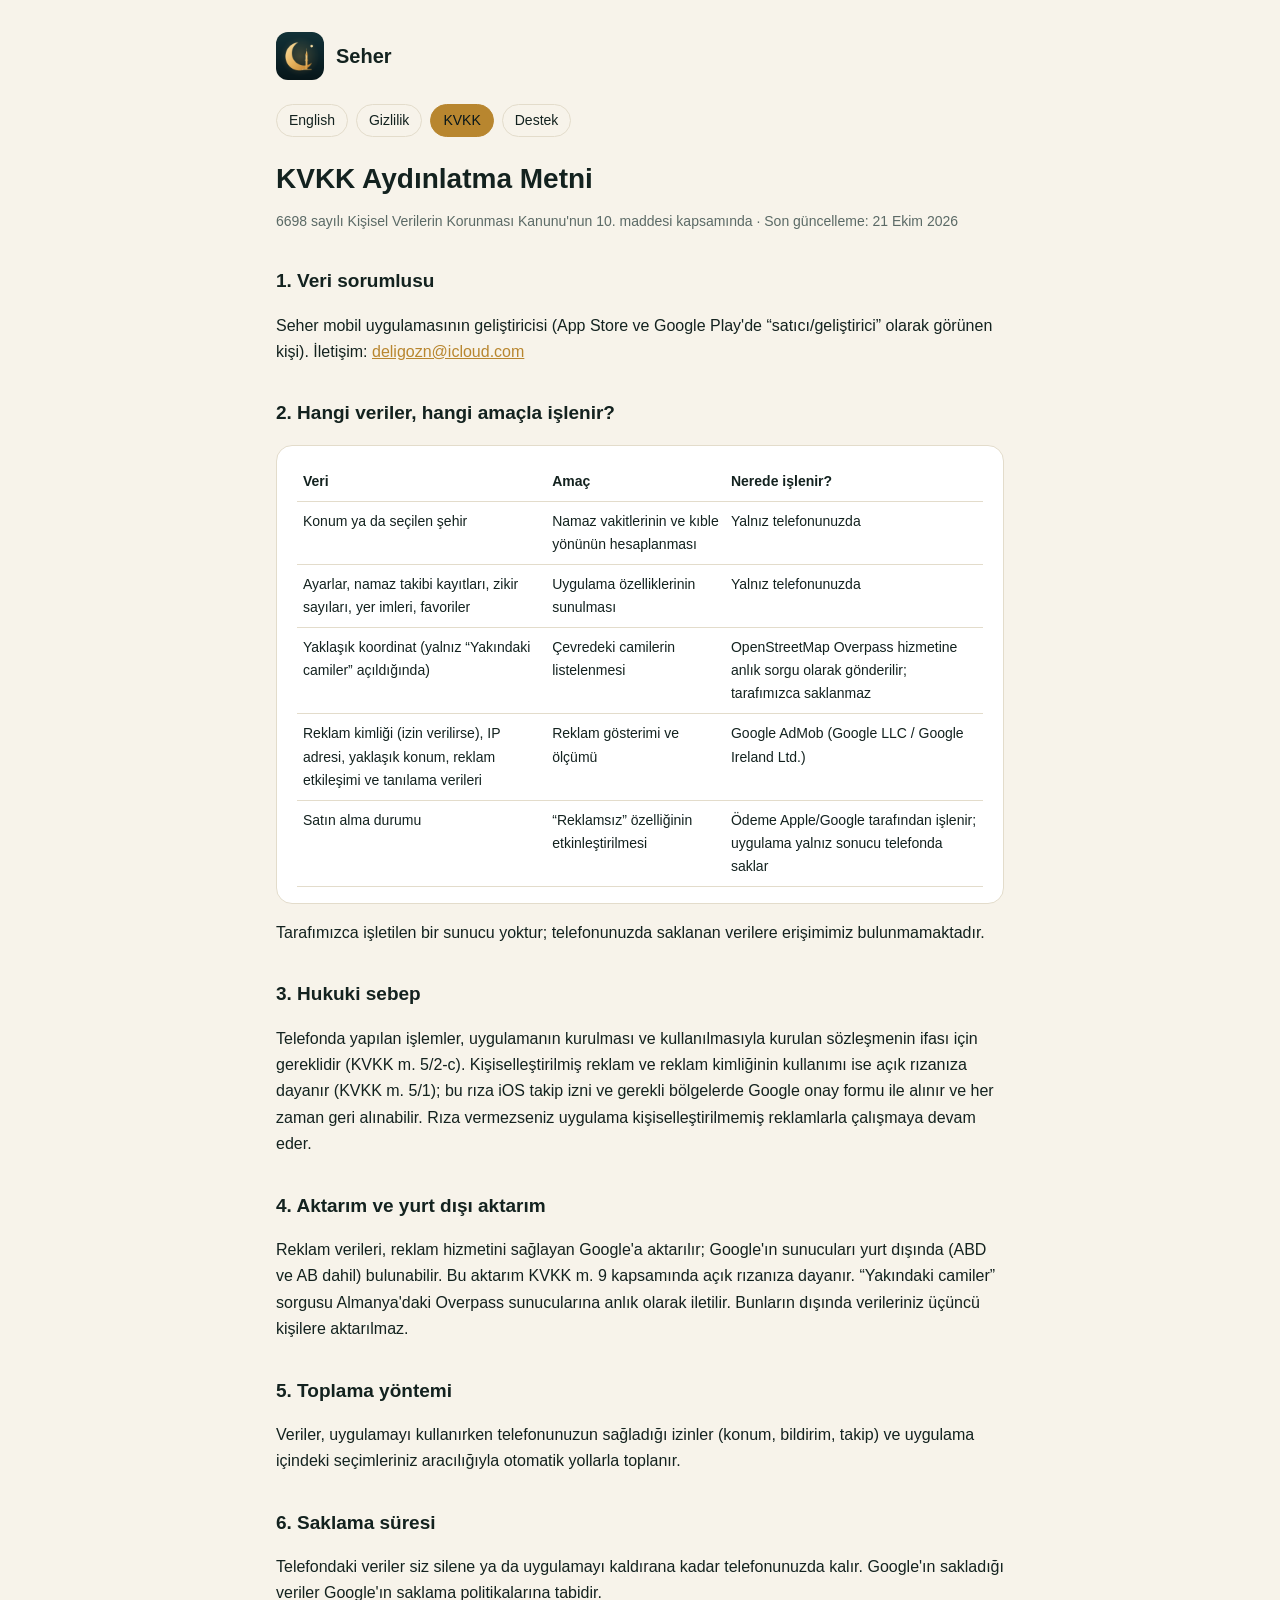
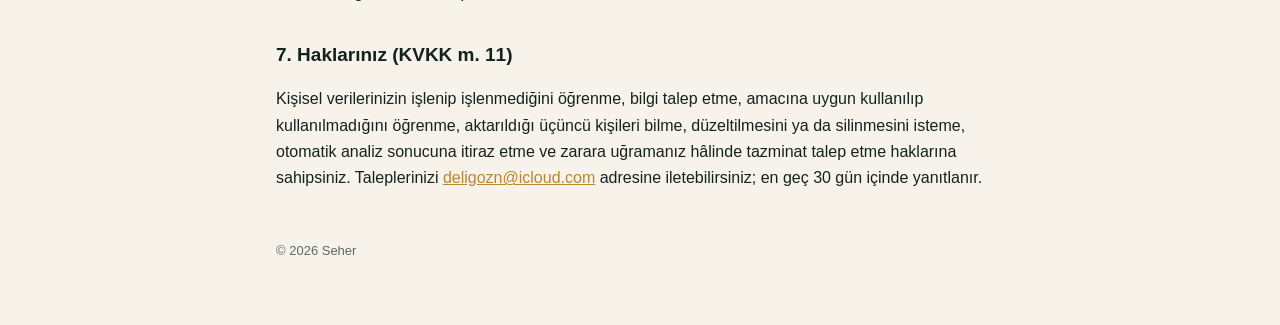
==== kvkk.html @ 448396be "Add files via upload" ====
<!doctype html>
<html lang="tr">
<head>
<meta charset="utf-8">
<meta name="viewport" content="width=device-width, initial-scale=1">
<title>Seher – KVKK Aydınlatma Metni</title>
<link rel="stylesheet" href="site.css">
</head>
<body>
<main>
<header><img src="icon.png" alt=""><span class="name">Seher</span></header>
<nav><a href="privacy.html">English</a><a href="privacy-tr.html">Gizlilik</a><a href="kvkk.html" aria-current="page">KVKK</a><a href="support.html">Destek</a></nav>

<h1>KVKK Aydınlatma Metni</h1>
<p class="muted">6698 sayılı Kişisel Verilerin Korunması Kanunu'nun 10. maddesi kapsamında · Son güncelleme: 21 Ekim 2026</p>

<h2>1. Veri sorumlusu</h2>
<p>Seher mobil uygulamasının geliştiricisi (App Store ve Google Play'de “satıcı/geliştirici” olarak görünen kişi). İletişim: <a href="mailto:deligozn@icloud.com">deligozn@icloud.com</a></p>

<h2>2. Hangi veriler, hangi amaçla işlenir?</h2>
<div class="card">
<table>
<thead><tr><th>Veri</th><th>Amaç</th><th>Nerede işlenir?</th></tr></thead>
<tbody>
<tr><td>Konum ya da seçilen şehir</td><td>Namaz vakitlerinin ve kıble yönünün hesaplanması</td><td>Yalnız telefonunuzda</td></tr>
<tr><td>Ayarlar, namaz takibi kayıtları, zikir sayıları, yer imleri, favoriler</td><td>Uygulama özelliklerinin sunulması</td><td>Yalnız telefonunuzda</td></tr>
<tr><td>Yaklaşık koordinat (yalnız “Yakındaki camiler” açıldığında)</td><td>Çevredeki camilerin listelenmesi</td><td>OpenStreetMap Overpass hizmetine anlık sorgu olarak gönderilir; tarafımızca saklanmaz</td></tr>
<tr><td>Reklam kimliği (izin verilirse), IP adresi, yaklaşık konum, reklam etkileşimi ve tanılama verileri</td><td>Reklam gösterimi ve ölçümü</td><td>Google AdMob (Google LLC / Google Ireland Ltd.)</td></tr>
<tr><td>Satın alma durumu</td><td>“Reklamsız” özelliğinin etkinleştirilmesi</td><td>Ödeme Apple/Google tarafından işlenir; uygulama yalnız sonucu telefonda saklar</td></tr>
</tbody>
</table>
</div>
<p>Tarafımızca işletilen bir sunucu yoktur; telefonunuzda saklanan verilere erişimimiz bulunmamaktadır.</p>

<h2>3. Hukuki sebep</h2>
<p>Telefonda yapılan işlemler, uygulamanın kurulması ve kullanılmasıyla kurulan sözleşmenin ifası için gereklidir (KVKK m. 5/2-c). Kişiselleştirilmiş reklam ve reklam kimliğinin kullanımı ise açık rızanıza dayanır (KVKK m. 5/1); bu rıza iOS takip izni ve gerekli bölgelerde Google onay formu ile alınır ve her zaman geri alınabilir. Rıza vermezseniz uygulama kişiselleştirilmemiş reklamlarla çalışmaya devam eder.</p>

<h2>4. Aktarım ve yurt dışı aktarım</h2>
<p>Reklam verileri, reklam hizmetini sağlayan Google'a aktarılır; Google'ın sunucuları yurt dışında (ABD ve AB dahil) bulunabilir. Bu aktarım KVKK m. 9 kapsamında açık rızanıza dayanır. “Yakındaki camiler” sorgusu Almanya'daki Overpass sunucularına anlık olarak iletilir. Bunların dışında verileriniz üçüncü kişilere aktarılmaz.</p>

<h2>5. Toplama yöntemi</h2>
<p>Veriler, uygulamayı kullanırken telefonunuzun sağladığı izinler (konum, bildirim, takip) ve uygulama içindeki seçimleriniz aracılığıyla otomatik yollarla toplanır.</p>

<h2>6. Saklama süresi</h2>
<p>Telefondaki veriler siz silene ya da uygulamayı kaldırana kadar telefonunuzda kalır. Google'ın sakladığı veriler Google'ın saklama politikalarına tabidir.</p>

<h2>7. Haklarınız (KVKK m. 11)</h2>
<p>Kişisel verilerinizin işlenip işlenmediğini öğrenme, bilgi talep etme, amacına uygun kullanılıp kullanılmadığını öğrenme, aktarıldığı üçüncü kişileri bilme, düzeltilmesini ya da silinmesini isteme, otomatik analiz sonucuna itiraz etme ve zarara uğramanız hâlinde tazminat talep etme haklarına sahipsiniz. Taleplerinizi <a href="mailto:deligozn@icloud.com">deligozn@icloud.com</a> adresine iletebilirsiniz; en geç 30 gün içinde yanıtlanır.</p>

<footer>© 2026 Seher</footer>
</main>
</body>
</html>
---- site.css ----
:root{--bg:#F7F3EA;--surface:#FFFFFF;--ink:#13221F;--muted:#5B6A66;--line:#E3DCCB;--gold:#B8862F}
@media (prefers-color-scheme:dark){:root{--bg:#07161A;--surface:#0E2328;--ink:#EEF2EF;--muted:#9FB0AC;--line:#1E3A40;--gold:#E9B45E}}
*{box-sizing:border-box}
body{margin:0;background:var(--bg);color:var(--ink);font:16px/1.65 -apple-system,BlinkMacSystemFont,"Segoe UI",Roboto,Helvetica,Arial,sans-serif}
main{max-width:760px;margin:0 auto;padding:32px 16px 64px}
header{display:flex;align-items:center;gap:12px;margin-bottom:24px}
header img{width:48px;height:48px;border-radius:12px}
header .name{font-weight:800;font-size:20px}
nav{display:flex;flex-wrap:wrap;gap:8px;margin:0 0 24px}
nav a{border:1px solid var(--line);border-radius:999px;padding:4px 12px;text-decoration:none;color:var(--ink);font-size:14px}
nav a[aria-current]{background:var(--gold);border-color:var(--gold);color:#07161A}
h1{font-size:28px;line-height:1.25;margin:0 0 4px}
h2{font-size:19px;margin:32px 0 8px}
.muted{color:var(--muted);font-size:14px}
a{color:var(--gold)}
.card{background:var(--surface);border:1px solid var(--line);border-radius:16px;padding:16px 20px;margin:16px 0}
table{width:100%;border-collapse:collapse;font-size:14px}
th,td{text-align:left;border-bottom:1px solid var(--line);padding:8px 6px;vertical-align:top}
footer{margin-top:48px;color:var(--muted);font-size:13px}
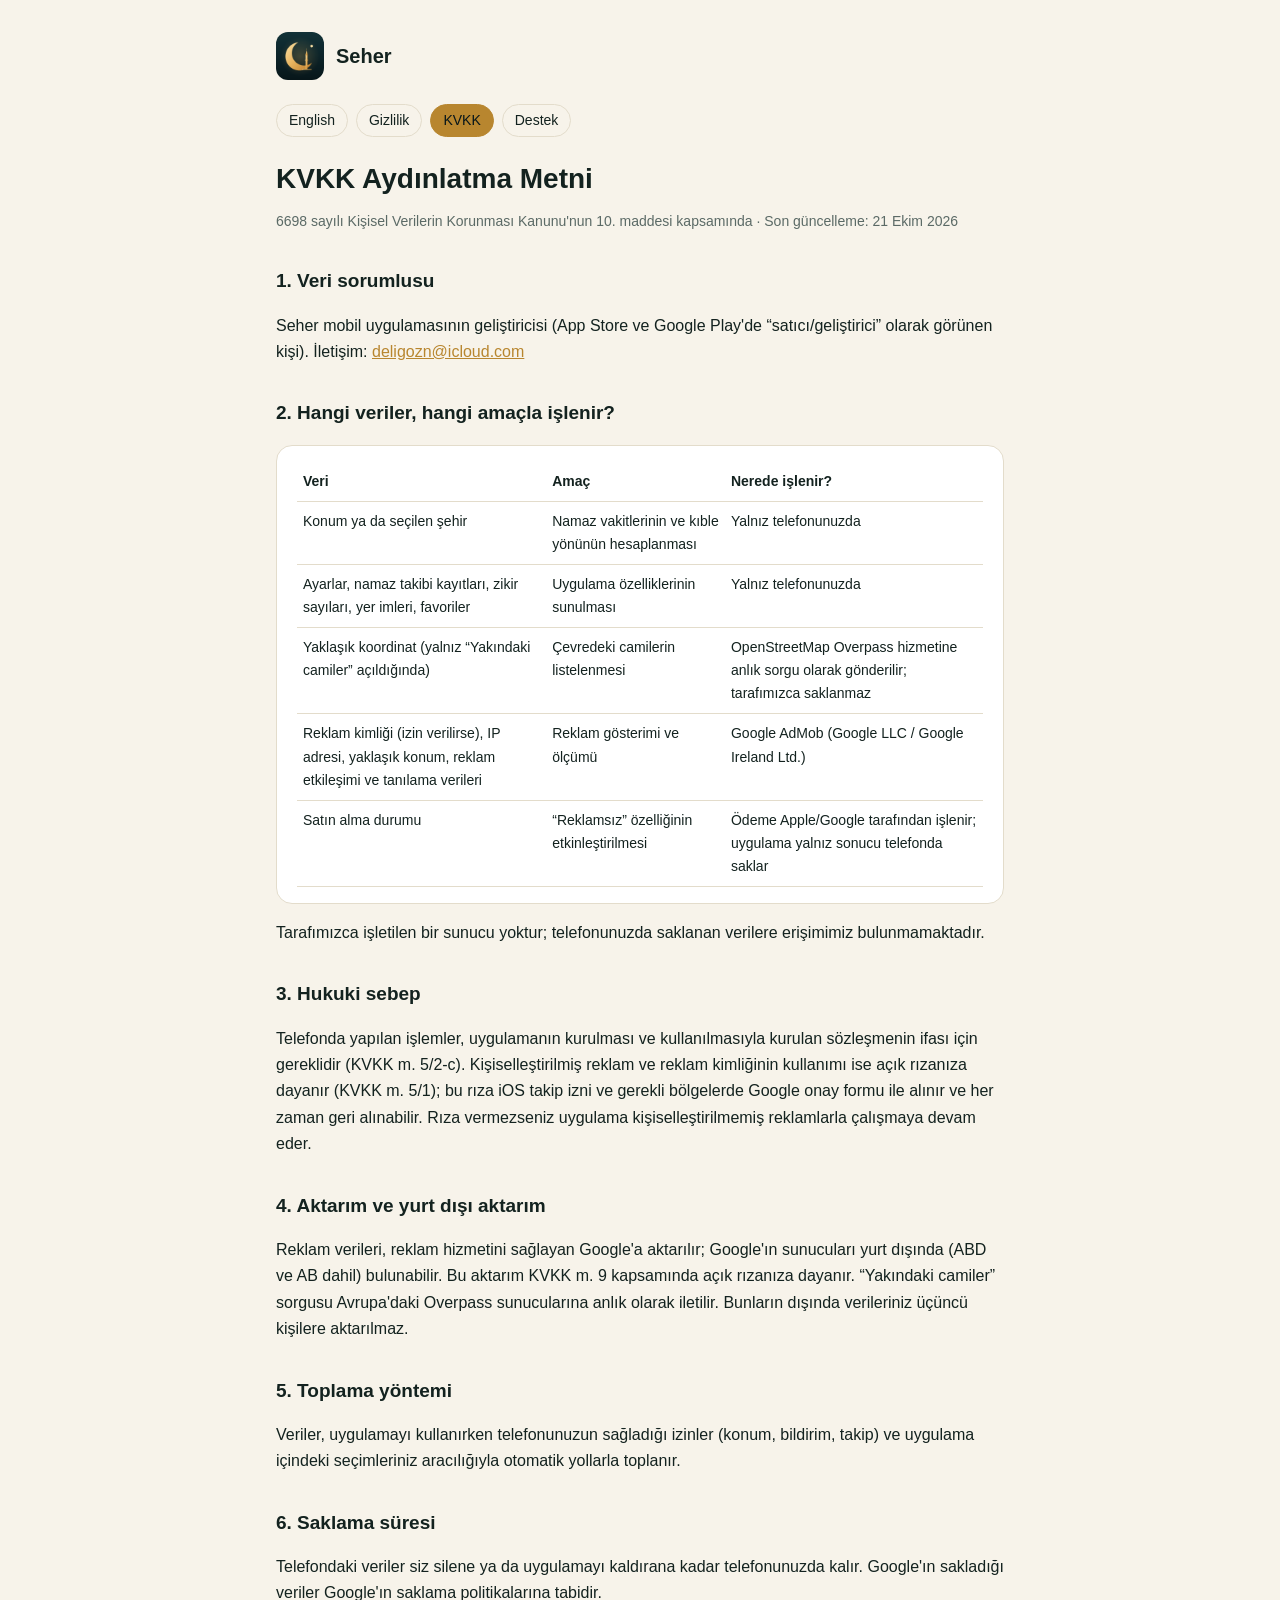
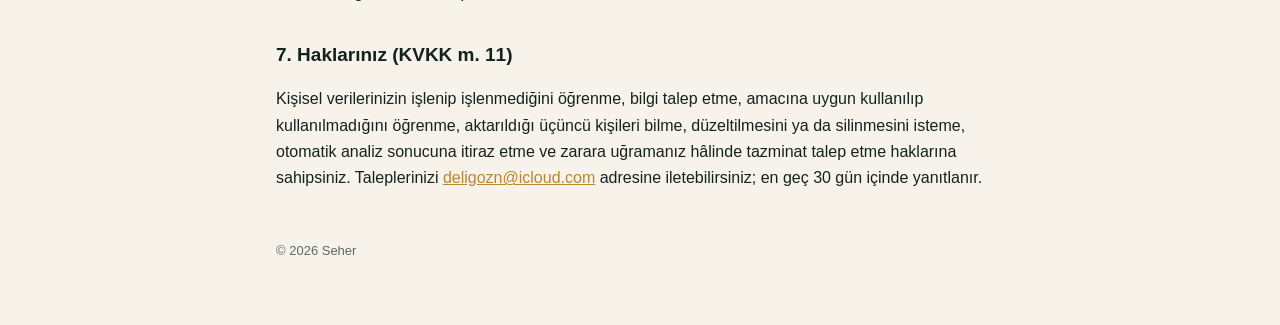
==== commit 6a6e3693: "Add files via upload" ====
--- a/kvkk.html
+++ b/kvkk.html
@@ -36,7 +36,7 @@
 <p>Telefonda yapılan işlemler, uygulamanın kurulması ve kullanılmasıyla kurulan sözleşmenin ifası için gereklidir (KVKK m. 5/2-c). Kişiselleştirilmiş reklam ve reklam kimliğinin kullanımı ise açık rızanıza dayanır (KVKK m. 5/1); bu rıza iOS takip izni ve gerekli bölgelerde Google onay formu ile alınır ve her zaman geri alınabilir. Rıza vermezseniz uygulama kişiselleştirilmemiş reklamlarla çalışmaya devam eder.</p>
 
 <h2>4. Aktarım ve yurt dışı aktarım</h2>
-<p>Reklam verileri, reklam hizmetini sağlayan Google'a aktarılır; Google'ın sunucuları yurt dışında (ABD ve AB dahil) bulunabilir. Bu aktarım KVKK m. 9 kapsamında açık rızanıza dayanır. “Yakındaki camiler” sorgusu Almanya'daki Overpass sunucularına anlık olarak iletilir. Bunların dışında verileriniz üçüncü kişilere aktarılmaz.</p>
+<p>Reklam verileri, reklam hizmetini sağlayan Google'a aktarılır; Google'ın sunucuları yurt dışında (ABD ve AB dahil) bulunabilir. Bu aktarım KVKK m. 9 kapsamında açık rızanıza dayanır. “Yakındaki camiler” sorgusu Avrupa'daki Overpass sunucularına anlık olarak iletilir. Bunların dışında verileriniz üçüncü kişilere aktarılmaz.</p>
 
 <h2>5. Toplama yöntemi</h2>
 <p>Veriler, uygulamayı kullanırken telefonunuzun sağladığı izinler (konum, bildirim, takip) ve uygulama içindeki seçimleriniz aracılığıyla otomatik yollarla toplanır.</p>
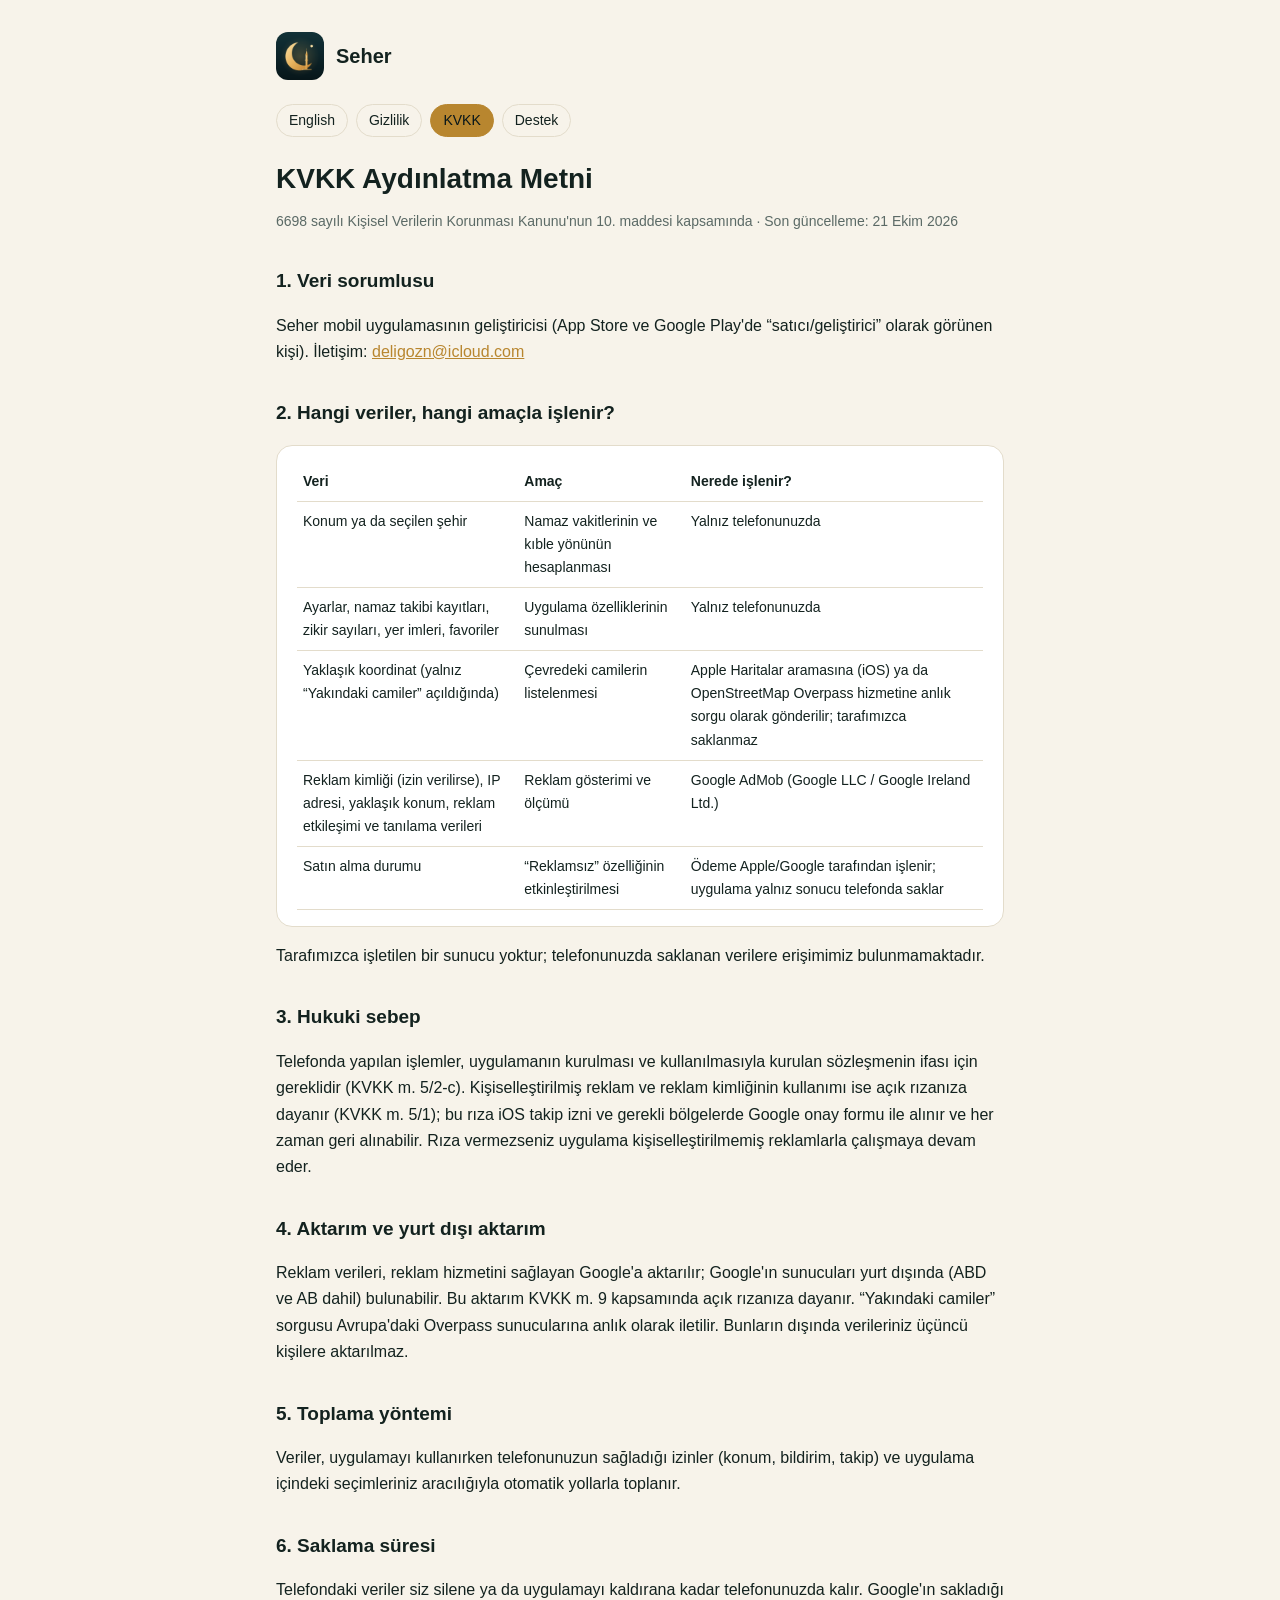
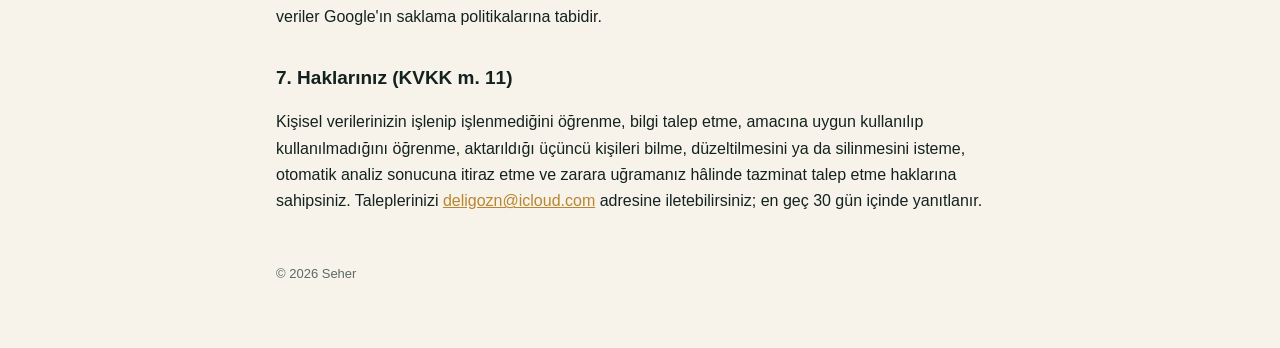
==== commit 0f55e9cf: "Add files via upload" ====
--- a/kvkk.html
+++ b/kvkk.html
@@ -24,7 +24,7 @@
 <tbody>
 <tr><td>Konum ya da seçilen şehir</td><td>Namaz vakitlerinin ve kıble yönünün hesaplanması</td><td>Yalnız telefonunuzda</td></tr>
 <tr><td>Ayarlar, namaz takibi kayıtları, zikir sayıları, yer imleri, favoriler</td><td>Uygulama özelliklerinin sunulması</td><td>Yalnız telefonunuzda</td></tr>
-<tr><td>Yaklaşık koordinat (yalnız “Yakındaki camiler” açıldığında)</td><td>Çevredeki camilerin listelenmesi</td><td>OpenStreetMap Overpass hizmetine anlık sorgu olarak gönderilir; tarafımızca saklanmaz</td></tr>
+<tr><td>Yaklaşık koordinat (yalnız “Yakındaki camiler” açıldığında)</td><td>Çevredeki camilerin listelenmesi</td><td>Apple Haritalar aramasına (iOS) ya da OpenStreetMap Overpass hizmetine anlık sorgu olarak gönderilir; tarafımızca saklanmaz</td></tr>
 <tr><td>Reklam kimliği (izin verilirse), IP adresi, yaklaşık konum, reklam etkileşimi ve tanılama verileri</td><td>Reklam gösterimi ve ölçümü</td><td>Google AdMob (Google LLC / Google Ireland Ltd.)</td></tr>
 <tr><td>Satın alma durumu</td><td>“Reklamsız” özelliğinin etkinleştirilmesi</td><td>Ödeme Apple/Google tarafından işlenir; uygulama yalnız sonucu telefonda saklar</td></tr>
 </tbody>
